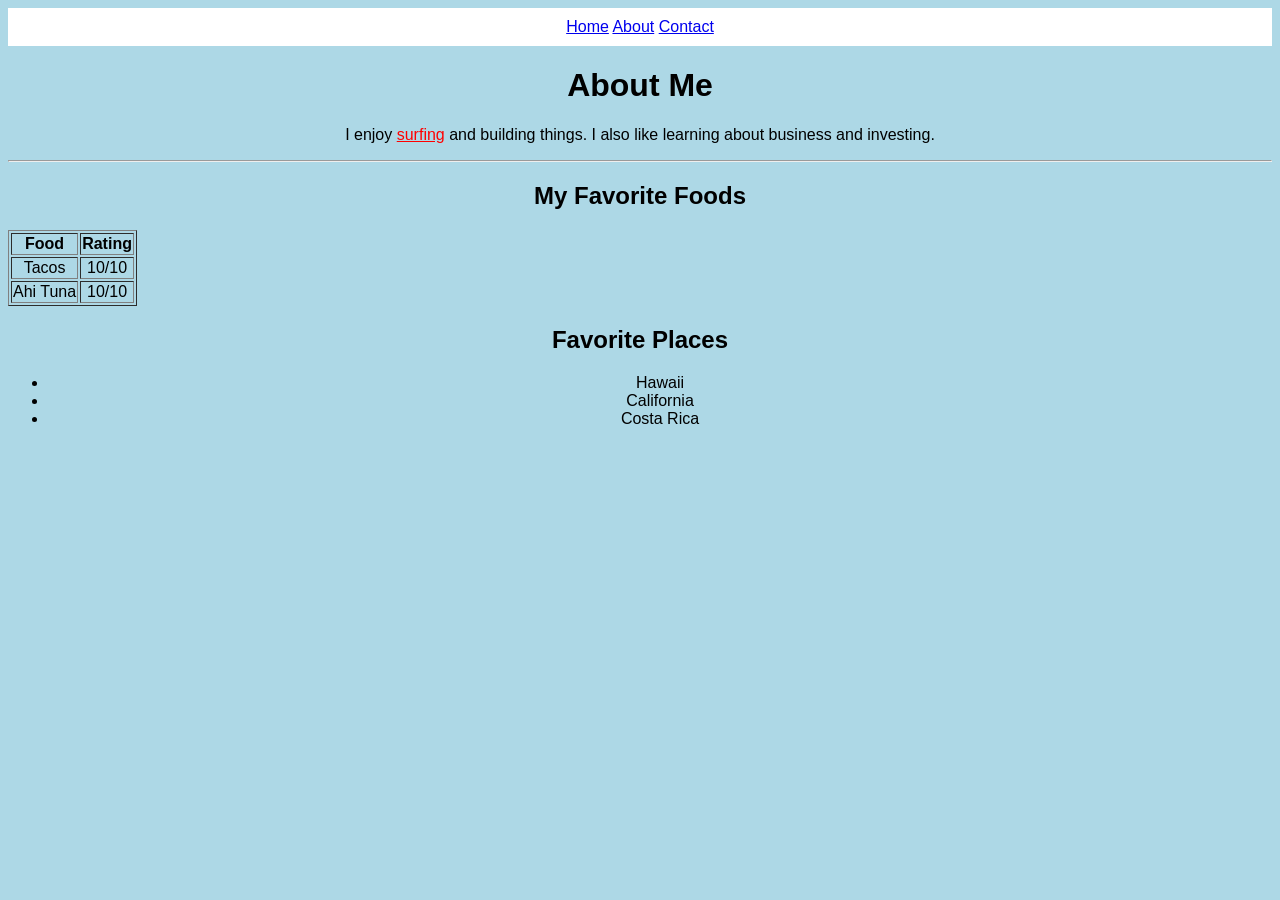
==== about.html @ c25e8bed "Add files via upload" ====
<!DOCTYPE html>
<html>
<head>
    <title>About Me</title>
    <link rel="stylesheet" href="style.css">
</head>
<body>

<div class="nav">
    <a href="index.html">Home</a>
    <a href="about.html">About</a>
    <a href="contact.html">Contact</a>
</div>

<h1>About Me</h1>

<p>I enjoy <span class="highlight">surfing</span> and building things. I also like learning about business and investing.</p>

<hr>

<h2>My Favorite Foods</h2>
<table border="1">
    <tr>
        <th>Food</th>
        <th>Rating</th>
    </tr>
    <tr>
        <td>Tacos</td>
        <td>10/10</td>
    </tr>
    <tr>
        <td>Ahi Tuna</td>
        <td>10/10</td>
    </tr>
</table>

<h2>Favorite Places</h2>
<ul>
    <li>Hawaii</li>
    <li>California</li>
    <li>Costa Rica</li>
</ul>

</body>
</html>
---- style.css ----
/* This is my CSS file for styling my website */

body {
    background-color: lightblue;
    font-family: Arial;
    text-align: center;
}

/* navigation bar */
.nav {
    background-color: white;
    padding: 10px;
}

/* class selector */
.highlight {
    color: red;
    text-decoration: underline;
}

/* box model */
.box {
    margin: 20px;
    padding: 20px;
    border: 3px solid black;
}

/* link states */
a:hover {
    color: red;
}

a:visited {
    color: purple;
}

/* positioning */
.relative-box {
    position: relative;
    background-color: white;
    padding: 40px;
    margin: 20px;
}

.absolute-box {
    position: absolute;
    top: 10px;
    right: 10px;
    background-color: yellow;
    padding: 10px;
}

.fixed-box {
    position: fixed;
    bottom: 10px;
    right: 10px;
    background-color: black;
    color: white;
    padding: 10px;
}
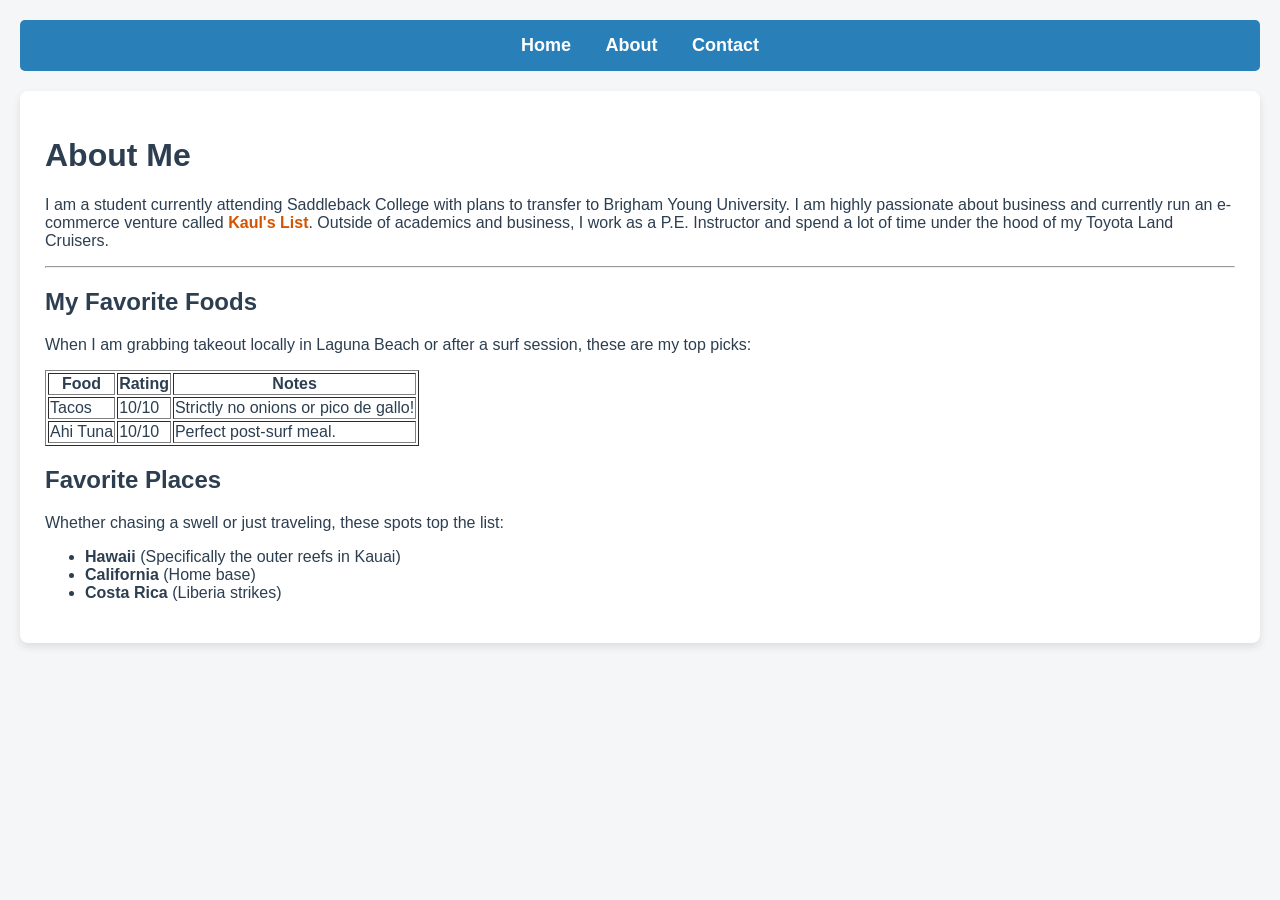
==== commit cfe5a6ac: "Add files via upload" ====
--- a/about.html
+++ b/about.html
@@ -1,45 +1,60 @@
 <!DOCTYPE html>
-<html>
+<html lang="en">
 <head>
-    <title>About Me</title>
+    <meta charset="UTF-8">
+    <title>About Kaul</title>
     <link rel="stylesheet" href="style.css">
 </head>
 <body>
 
-<div class="nav">
-    <a href="index.html">Home</a>
-    <a href="about.html">About</a>
-    <a href="contact.html">Contact</a>
-</div>
+    <div class="nav">
+        <a href="index.html">Home</a>
+        <a href="about.html">About</a>
+        <a href="contact.html">Contact</a>
+    </div>
 
-<h1>About Me</h1>
+    <div class="profile-container">
+        <h1>About Me</h1>
+        <p>I am a student currently attending Saddleback College with plans to transfer to Brigham Young University. I am highly passionate about business and currently run an e-commerce venture called <span class="highlight">Kaul's List</span>. Outside of academics and business, I work as a P.E. Instructor and spend a lot of time under the hood of my Toyota Land Cruisers.</p>
 
-<p>I enjoy <span class="highlight">surfing</span> and building things. I also like learning about business and investing.</p>
+        <hr>
 
-<hr>
+        <div class="interests-layout">
+            
+            <div class="food-section">
+                <h2>My Favorite Foods</h2>
+                <p>When I am grabbing takeout locally in Laguna Beach or after a surf session, these are my top picks:</p>
+                <table border="1" class="styled-table">
+                    <tr>
+                        <th>Food</th>
+                        <th>Rating</th>
+                        <th>Notes</th>
+                    </tr>
+                    <tr>
+                        <td>Tacos</td>
+                        <td>10/10</td>
+                        <td>Strictly no onions or pico de gallo!</td>
+                    </tr>
+                    <tr>
+                        <td>Ahi Tuna</td>
+                        <td>10/10</td>
+                        <td>Perfect post-surf meal.</td>
+                    </tr>
+                </table>
+            </div>
 
-<h2>My Favorite Foods</h2>
-<table border="1">
-    <tr>
-        <th>Food</th>
-        <th>Rating</th>
-    </tr>
-    <tr>
-        <td>Tacos</td>
-        <td>10/10</td>
-    </tr>
-    <tr>
-        <td>Ahi Tuna</td>
-        <td>10/10</td>
-    </tr>
-</table>
+            <div class="travel-section">
+                <h2>Favorite Places</h2>
+                <p>Whether chasing a swell or just traveling, these spots top the list:</p>
+                <ul>
+                    <li><strong>Hawaii</strong> (Specifically the outer reefs in Kauai)</li>
+                    <li><strong>California</strong> (Home base)</li>
+                    <li><strong>Costa Rica</strong> (Liberia strikes)</li>
+                </ul>
+            </div>
 
-<h2>Favorite Places</h2>
-<ul>
-    <li>Hawaii</li>
-    <li>California</li>
-    <li>Costa Rica</li>
-</ul>
+        </div>
+    </div>
 
 </body>
 </html>
--- a/style.css
+++ b/style.css
@@ -1,60 +1,82 @@
-/* This is my CSS file for styling my website */
-
+/* 1. Custom Background, Font Family, and Font Color */
 body {
-    background-color: lightblue;
-    font-family: Arial;
-    text-align: center;
+    background-color: #f4f6f7; /* Custom background color */
+    font-family: 'Helvetica Neue', Arial, sans-serif; /* Font family */
+    color: #2c3e50; /* Font color */
+    margin: 0;
+    padding: 20px;
 }
 
-/* navigation bar */
+/* 2. Styling the Navigation Div */
 .nav {
-    background-color: white;
-    padding: 10px;
+    background-color: #2980b9;
+    padding: 15px;
+    text-align: center;
+    border-radius: 5px;
+    margin-bottom: 20px;
 }
 
-/* class selector */
-.highlight {
-    color: red;
+.nav a {
+    color: white;
+    margin: 0 15px;
+    text-decoration: none;
+    font-weight: bold;
+    font-size: 18px;
+}
+
+.nav a:hover {
     text-decoration: underline;
 }
 
-/* box model */
-.box {
-    margin: 20px;
-    padding: 20px;
-    border: 3px solid black;
+/* 3. Styling the Content Divs */
+.main-content, .profile-container, .box {
+    background-color: white;
+    padding: 25px;
+    border-radius: 8px;
+    box-shadow: 0 4px 8px rgba(0,0,0,0.1);
+    margin-bottom: 20px;
 }
 
-/* link states */
-a:hover {
-    color: red;
+.highlight {
+    color: #d35400;
+    font-weight: bold;
 }
 
-a:visited {
-    color: purple;
+/* --- CHAPTER 25: POSITIONING REQUIREMENTS --- */
+
+/* The Relative Box acts as the "anchor" or "parent" */
+.relative-box {
+    position: relative; 
+    width: 400px;
+    height: 200px;
+    background-color: #ecf0f1;
+    border: 2px solid #bdc3c7;
+    padding: 15px;
+    margin-top: 20px;
 }
 
-/* positioning */
-.relative-box {
-    position: relative;
-    background-color: white;
-    padding: 40px;
-    margin: 20px;
+/* The Absolute Box is positioned completely based on the walls of the Relative Box */
+.absolute-box {
+    position: absolute; 
+    top: 20px;   /* Pinned 20px from the top of the grey relative box */
+    right: 20px; /* Pinned 20px from the right of the grey relative box */
+    width: 120px;
+    height: 50px;
+    background-color: #e74c3c;
+    color: white;
+    text-align: center;
+    line-height: 50px; /* Centers the text vertically */
+    border-radius: 4px;
 }
 
-.absolute-box {
-    position: absolute;
-    top: 10px;
-    right: 10px;
-    background-color: yellow;
-    padding: 10px;
-}
-
+/* The Fixed Box stays pinned to the screen even if you scroll down */
 .fixed-box {
     position: fixed;
-    bottom: 10px;
-    right: 10px;
-    background-color: black;
+    bottom: 20px;
+    right: 20px;
+    background-color: #27ae60;
     color: white;
-    padding: 10px;
+    padding: 10px 20px;
+    border-radius: 5px;
+    box-shadow: 0 2px 5px rgba(0,0,0,0.2);
 }
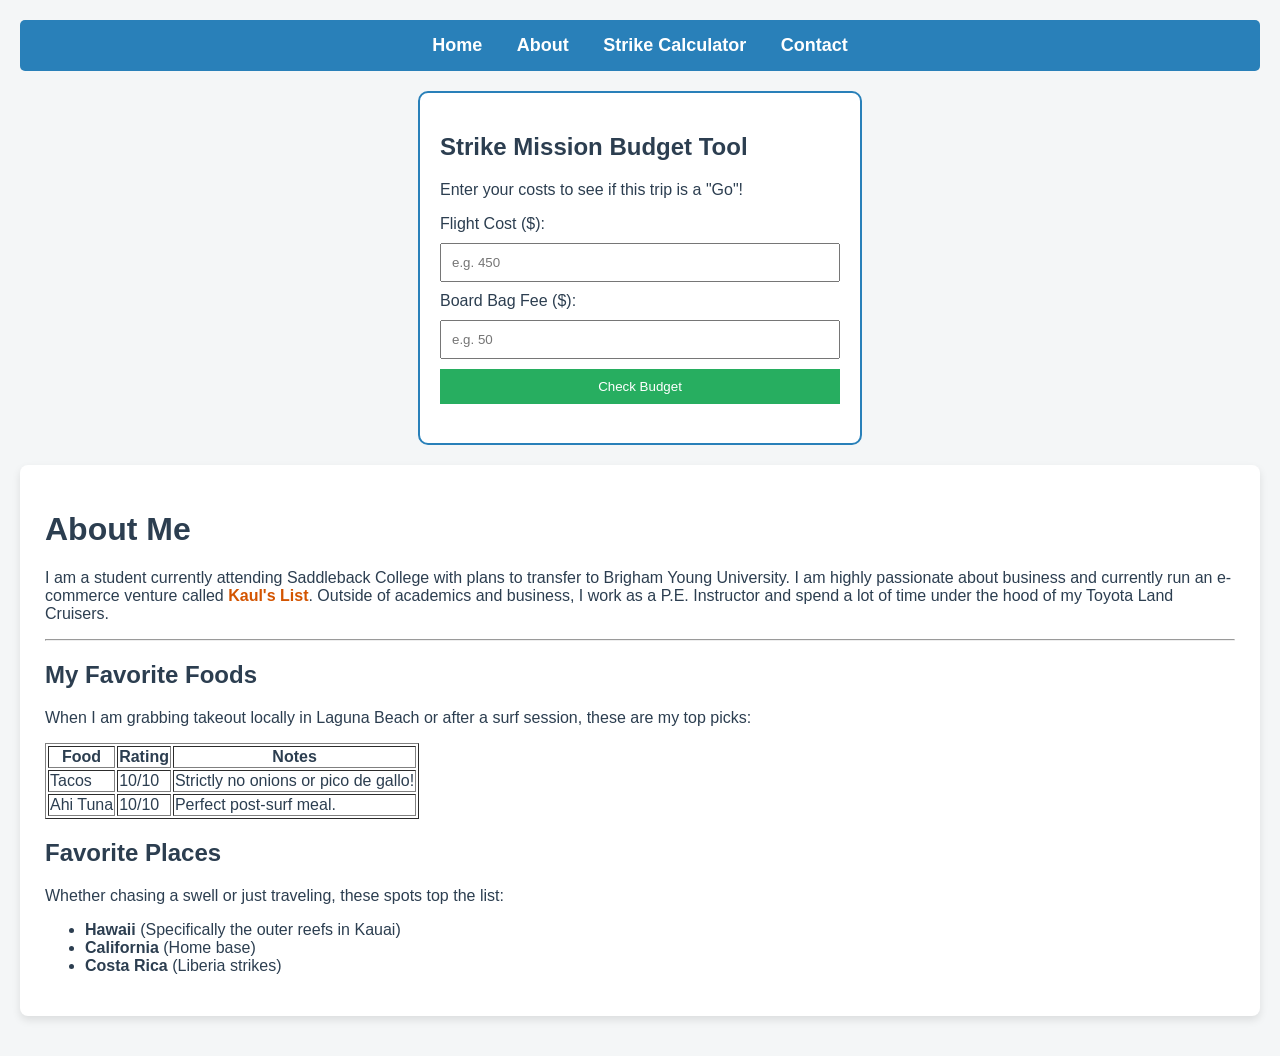
==== commit a5804a7e: "Add files via upload" ====
--- a/about.html
+++ b/about.html
@@ -7,11 +7,80 @@
 </head>
 <body>
 
-    <div class="nav">
-        <a href="index.html">Home</a>
-        <a href="about.html">About</a>
-        <a href="contact.html">Contact</a>
-    </div>
+    <!DOCTYPE html>
+<html lang="en">
+<head>
+    <meta charset="UTF-8">
+    <title>Strike Mission Calculator</title>
+    <link rel="stylesheet" href="style.css">
+    <style>
+        .app-container {
+            max-width: 400px;
+            margin: 20px auto;
+            padding: 20px;
+            border: 2px solid #2980b9;
+            border-radius: 10px;
+            background-color: #fff;
+        }
+        input {
+            width: 100%;
+            padding: 10px;
+            margin: 10px 0;
+            box-sizing: border-box;
+        }
+        button {
+            width: 100%;
+            padding: 10px;
+            background-color: #27ae60;
+            color: white;
+            border: none;
+            cursor: pointer;
+        }
+    </style>
+</head>
+<body>
+
+<div class="nav">
+    <a href="index.html">Home</a>
+    <a href="about.html">About</a>
+    <a href="app.html">Strike Calculator</a>
+    <a href="contact.html">Contact</a>
+</div>
+
+<div class="app-container">
+    <h2>Strike Mission Budget Tool</h2>
+    <p>Enter your costs to see if this trip is a "Go"!</p>
+    
+    <label>Flight Cost ($):</label>
+    <input type="number" id="flight" placeholder="e.g. 450">
+    
+    <label>Board Bag Fee ($):</label>
+    <input type="number" id="bags" placeholder="e.g. 50">
+    
+    <button onclick="calculateTotal()">Check Budget</button>
+    
+    <h3 id="result"></h3>
+</div>
+
+<script>
+    function calculateTotal() {
+        var flight = parseFloat(document.getElementById('flight').value) || 0;
+        var bags = parseFloat(document.getElementById('bags').value) || 0;
+        var total = flight + bags;
+        var resultText = "Total: $" + total;
+        
+        if (total <= 500) {
+            document.getElementById('result').innerHTML = resultText + " - STRIKE MISSION GO! 🏄‍♂️";
+            document.getElementById('result').style.color = "green";
+        } else {
+            document.getElementById('result').innerHTML = resultText + " - Over budget. Keep hunting.";
+            document.getElementById('result').style.color = "red";
+        }
+    }
+</script>
+
+</body>
+</html>
 
     <div class="profile-container">
         <h1>About Me</h1>
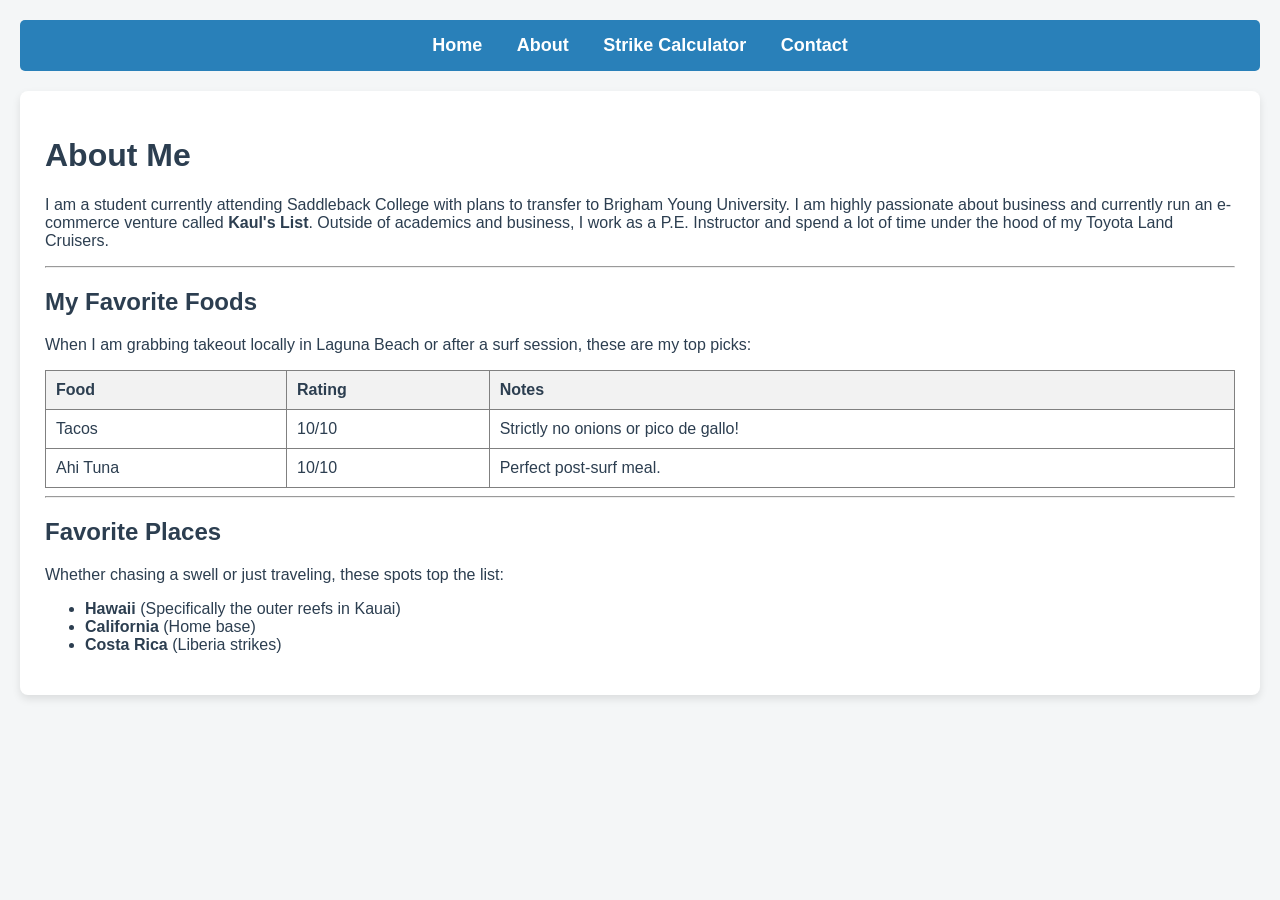
==== commit c65062cb: "Update about.html" ====
--- a/about.html
+++ b/about.html
@@ -4,39 +4,6 @@
     <meta charset="UTF-8">
     <title>About Kaul</title>
     <link rel="stylesheet" href="style.css">
-</head>
-<body>
-
-    <!DOCTYPE html>
-<html lang="en">
-<head>
-    <meta charset="UTF-8">
-    <title>Strike Mission Calculator</title>
-    <link rel="stylesheet" href="style.css">
-    <style>
-        .app-container {
-            max-width: 400px;
-            margin: 20px auto;
-            padding: 20px;
-            border: 2px solid #2980b9;
-            border-radius: 10px;
-            background-color: #fff;
-        }
-        input {
-            width: 100%;
-            padding: 10px;
-            margin: 10px 0;
-            box-sizing: border-box;
-        }
-        button {
-            width: 100%;
-            padding: 10px;
-            background-color: #27ae60;
-            color: white;
-            border: none;
-            cursor: pointer;
-        }
-    </style>
 </head>
 <body>
 
@@ -47,83 +14,42 @@
     <a href="contact.html">Contact</a>
 </div>
 
-<div class="app-container">
-    <h2>Strike Mission Budget Tool</h2>
-    <p>Enter your costs to see if this trip is a "Go"!</p>
+<div class="main-content">
+    <h1>About Me</h1>
+    <p>I am a student currently attending Saddleback College with plans to transfer to Brigham Young University. I am highly passionate about business and currently run an e-commerce venture called <strong>Kaul's List</strong>. Outside of academics and business, I work as a P.E. Instructor and spend a lot of time under the hood of my Toyota Land Cruisers.</p>
     
-    <label>Flight Cost ($):</label>
-    <input type="number" id="flight" placeholder="e.g. 450">
+    <hr>
     
-    <label>Board Bag Fee ($):</label>
-    <input type="number" id="bags" placeholder="e.g. 50">
-    
-    <button onclick="calculateTotal()">Check Budget</button>
-    
-    <h3 id="result"></h3>
+    <h2>My Favorite Foods</h2>
+    <p>When I am grabbing takeout locally in Laguna Beach or after a surf session, these are my top picks:</p>
+    <table border="1" cellpadding="10" cellspacing="0" style="width:100%; text-align:left; border-collapse: collapse;">
+        <tr style="background-color: #f2f2f2;">
+            <th>Food</th>
+            <th>Rating</th>
+            <th>Notes</th>
+        </tr>
+        <tr>
+            <td>Tacos</td>
+            <td>10/10</td>
+            <td>Strictly no onions or pico de gallo!</td>
+        </tr>
+        <tr>
+            <td>Ahi Tuna</td>
+            <td>10/10</td>
+            <td>Perfect post-surf meal.</td>
+        </tr>
+    </table>
+
+    <hr>
+
+    <h2>Favorite Places</h2>
+    <p>Whether chasing a swell or just traveling, these spots top the list:</p>
+    <ul>
+        <li><strong>Hawaii</strong> (Specifically the outer reefs in Kauai)</li>
+        <li><strong>California</strong> (Home base)</li>
+        <li><strong>Costa Rica</strong> (Liberia strikes)</li>
+    </ul>
 </div>
-
-<script>
-    function calculateTotal() {
-        var flight = parseFloat(document.getElementById('flight').value) || 0;
-        var bags = parseFloat(document.getElementById('bags').value) || 0;
-        var total = flight + bags;
-        var resultText = "Total: $" + total;
-        
-        if (total <= 500) {
-            document.getElementById('result').innerHTML = resultText + " - STRIKE MISSION GO! 🏄‍♂️";
-            document.getElementById('result').style.color = "green";
-        } else {
-            document.getElementById('result').innerHTML = resultText + " - Over budget. Keep hunting.";
-            document.getElementById('result').style.color = "red";
-        }
-    }
-</script>
 
 </body>
 </html>
-
-    <div class="profile-container">
-        <h1>About Me</h1>
-        <p>I am a student currently attending Saddleback College with plans to transfer to Brigham Young University. I am highly passionate about business and currently run an e-commerce venture called <span class="highlight">Kaul's List</span>. Outside of academics and business, I work as a P.E. Instructor and spend a lot of time under the hood of my Toyota Land Cruisers.</p>
-
-        <hr>
-
-        <div class="interests-layout">
-            
-            <div class="food-section">
-                <h2>My Favorite Foods</h2>
-                <p>When I am grabbing takeout locally in Laguna Beach or after a surf session, these are my top picks:</p>
-                <table border="1" class="styled-table">
-                    <tr>
-                        <th>Food</th>
-                        <th>Rating</th>
-                        <th>Notes</th>
-                    </tr>
-                    <tr>
-                        <td>Tacos</td>
-                        <td>10/10</td>
-                        <td>Strictly no onions or pico de gallo!</td>
-                    </tr>
-                    <tr>
-                        <td>Ahi Tuna</td>
-                        <td>10/10</td>
-                        <td>Perfect post-surf meal.</td>
-                    </tr>
-                </table>
-            </div>
-
-            <div class="travel-section">
-                <h2>Favorite Places</h2>
-                <p>Whether chasing a swell or just traveling, these spots top the list:</p>
-                <ul>
-                    <li><strong>Hawaii</strong> (Specifically the outer reefs in Kauai)</li>
-                    <li><strong>California</strong> (Home base)</li>
-                    <li><strong>Costa Rica</strong> (Liberia strikes)</li>
-                </ul>
-            </div>
-
-        </div>
-    </div>
-
-</body>
-</html>
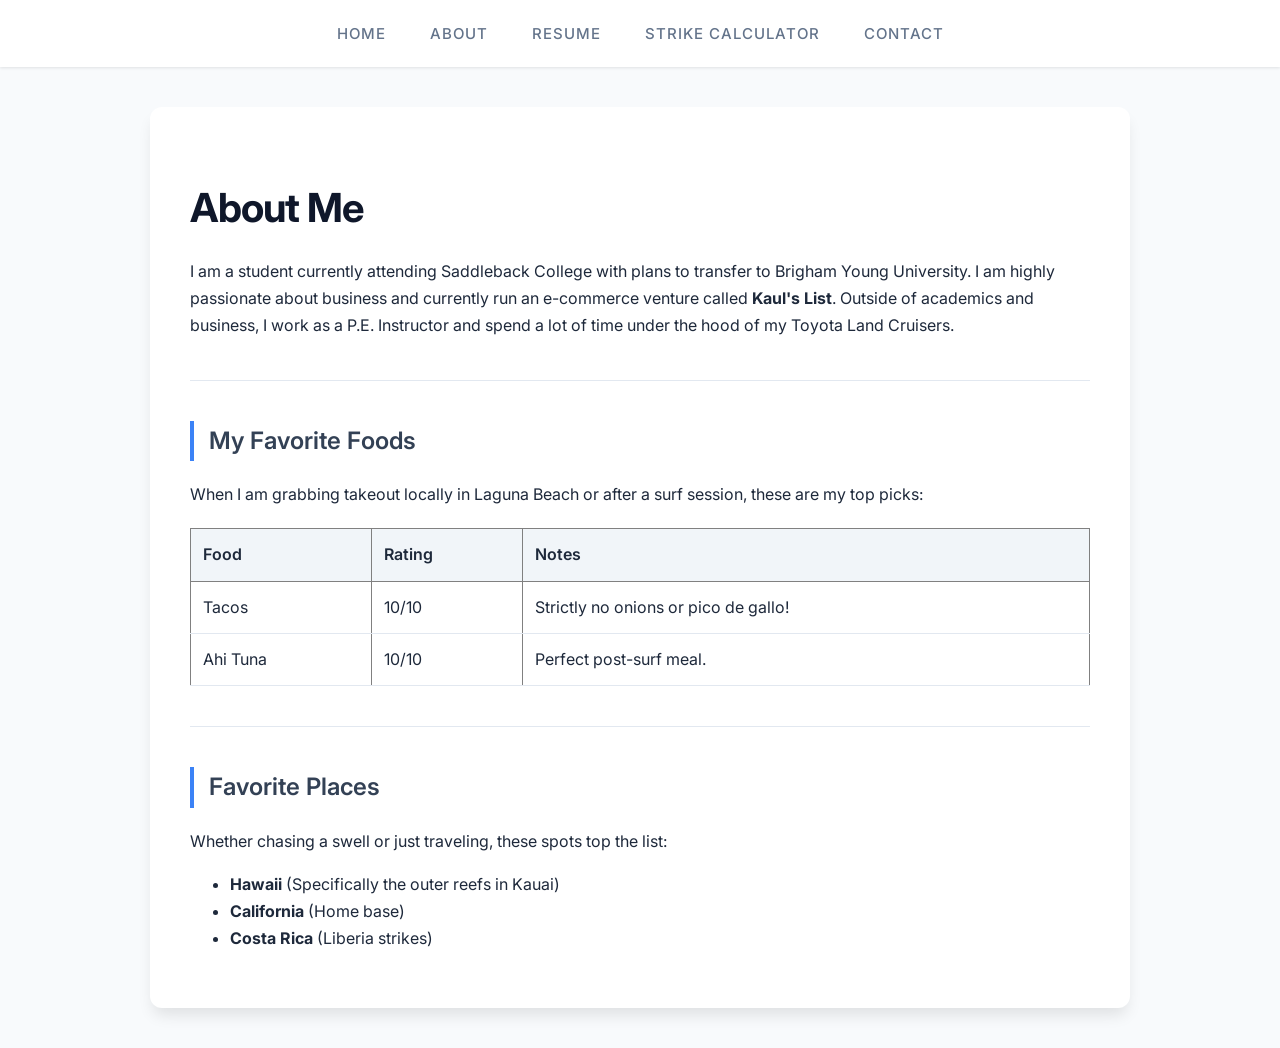
==== commit 67ab7ecd: "Update about.html" ====
--- a/about.html
+++ b/about.html
@@ -10,6 +10,7 @@
 <div class="nav">
     <a href="index.html">Home</a>
     <a href="about.html">About</a>
+    <a href="resume.html">Resume</a>
     <a href="app.html">Strike Calculator</a>
     <a href="contact.html">Contact</a>
 </div>
--- a/style.css
+++ b/style.css
@@ -1,82 +1,98 @@
-/* 1. Custom Background, Font Family, and Font Color */
+/* Import a premium modern font */
+@import url('https://fonts.googleapis.com/css2?family=Inter:wght@300;400;700&display=swap');
+
 body {
-    background-color: #f4f6f7; /* Custom background color */
-    font-family: 'Helvetica Neue', Arial, sans-serif; /* Font family */
-    color: #2c3e50; /* Font color */
+    font-family: 'Inter', -apple-system, BlinkMacSystemFont, "Segoe UI", Roboto, sans-serif;
+    background-color: #f8fafc; /* Clean, modern off-white */
+    color: #1e293b; /* Deep slate for readability */
+    line-height: 1.7;
     margin: 0;
-    padding: 20px;
+    padding: 0;
 }
 
-/* 2. Styling the Navigation Div */
+/* 1. Sleek Floating Navigation */
 .nav {
-    background-color: #2980b9;
-    padding: 15px;
+    background-color: #ffffff;
+    padding: 20px;
     text-align: center;
-    border-radius: 5px;
-    margin-bottom: 20px;
+    box-shadow: 0 1px 3px rgba(0,0,0,0.1);
+    position: sticky;
+    top: 0;
+    z-index: 1000;
 }
 
 .nav a {
-    color: white;
-    margin: 0 15px;
+    color: #64748b;
+    margin: 0 20px;
     text-decoration: none;
-    font-weight: bold;
-    font-size: 18px;
+    font-weight: 500;
+    font-size: 15px;
+    transition: color 0.3s ease;
+    text-transform: uppercase;
+    letter-spacing: 1px;
 }
 
 .nav a:hover {
-    text-decoration: underline;
+    color: #3b82f6; /* Modern Electric Blue */
 }
 
-/* 3. Styling the Content Divs */
-.main-content, .profile-container, .box {
+/* 2. Modern Container Styling */
+.main-content, .box {
+    max-width: 900px;
+    margin: 40px auto;
     background-color: white;
-    padding: 25px;
-    border-radius: 8px;
-    box-shadow: 0 4px 8px rgba(0,0,0,0.1);
-    margin-bottom: 20px;
+    padding: 40px;
+    border-radius: 12px;
+    box-shadow: 0 10px 15px -3px rgba(0, 0, 0, 0.1);
 }
 
-.highlight {
-    color: #d35400;
-    font-weight: bold;
+/* 3. Typography Upgrades */
+h1 {
+    font-size: 2.5rem;
+    font-weight: 700;
+    color: #0f172a;
+    letter-spacing: -0.025em;
+    margin-bottom: 10px;
 }
 
-/* --- CHAPTER 25: POSITIONING REQUIREMENTS --- */
+h2 {
+    font-size: 1.5rem;
+    font-weight: 600;
+    color: #334155;
+    margin-top: 30px;
+    border-left: 4px solid #3b82f6;
+    padding-left: 15px;
+}
 
-/* The Relative Box acts as the "anchor" or "parent" */
-.relative-box {
-    position: relative; 
-    width: 400px;
-    height: 200px;
-    background-color: #ecf0f1;
-    border: 2px solid #bdc3c7;
-    padding: 15px;
+/* 4. Media & Dashboard Polish */
+iframe {
+    border-radius: 12px;
+    margin-top: 20px;
+    box-shadow: 0 4px 6px -1px rgba(0, 0, 0, 0.1);
+}
+
+hr {
+    border: 0;
+    height: 1px;
+    background: #e2e8f0;
+    margin: 40px 0;
+}
+
+/* 5. Modern Table Styling (for your food ratings) */
+table {
+    width: 100%;
+    border-collapse: collapse;
     margin-top: 20px;
 }
 
-/* The Absolute Box is positioned completely based on the walls of the Relative Box */
-.absolute-box {
-    position: absolute; 
-    top: 20px;   /* Pinned 20px from the top of the grey relative box */
-    right: 20px; /* Pinned 20px from the right of the grey relative box */
-    width: 120px;
-    height: 50px;
-    background-color: #e74c3c;
-    color: white;
-    text-align: center;
-    line-height: 50px; /* Centers the text vertically */
-    border-radius: 4px;
+th {
+    text-align: left;
+    padding: 12px;
+    background-color: #f1f5f9;
+    font-weight: 600;
 }
 
-/* The Fixed Box stays pinned to the screen even if you scroll down */
-.fixed-box {
-    position: fixed;
-    bottom: 20px;
-    right: 20px;
-    background-color: #27ae60;
-    color: white;
-    padding: 10px 20px;
-    border-radius: 5px;
-    box-shadow: 0 2px 5px rgba(0,0,0,0.2);
-}+td {
+    padding: 12px;
+    border-bottom: 1px solid #e2e8f0;
+}
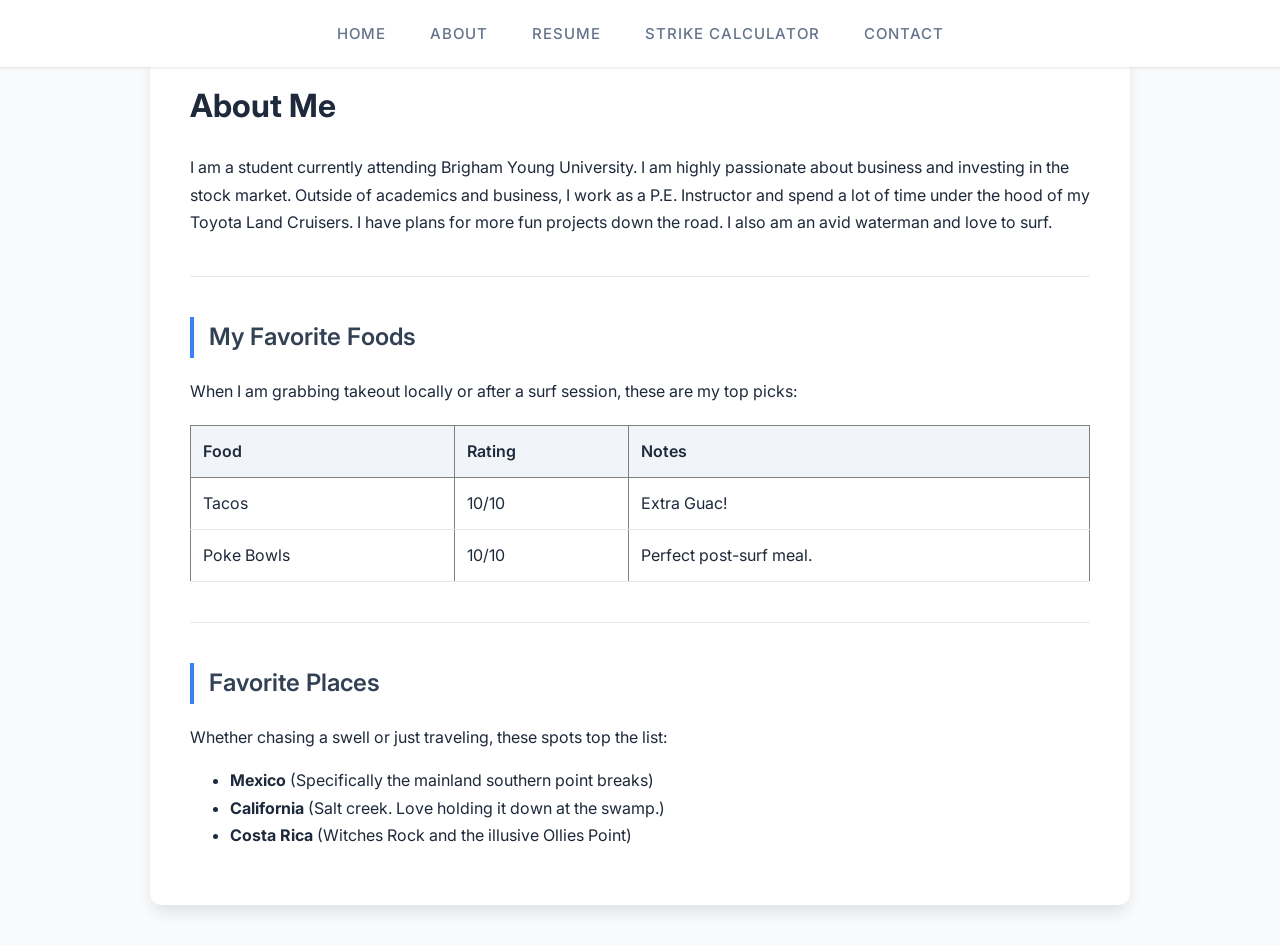
==== commit e0f9727f: "Update about.html" ====
--- a/about.html
+++ b/about.html
@@ -17,12 +17,12 @@
 
 <div class="main-content">
     <h1>About Me</h1>
-    <p>I am a student currently attending Saddleback College with plans to transfer to Brigham Young University. I am highly passionate about business and currently run an e-commerce venture called <strong>Kaul's List</strong>. Outside of academics and business, I work as a P.E. Instructor and spend a lot of time under the hood of my Toyota Land Cruisers.</p>
+    <p>I am a student currently attending Brigham Young University. I am highly passionate about business and investing in the stock market. Outside of academics and business, I work as a P.E. Instructor and spend a lot of time under the hood of my Toyota Land Cruisers. I have plans for more fun projects down the road. I also am an avid waterman and love to surf.</p>
     
     <hr>
     
     <h2>My Favorite Foods</h2>
-    <p>When I am grabbing takeout locally in Laguna Beach or after a surf session, these are my top picks:</p>
+    <p>When I am grabbing takeout locally or after a surf session, these are my top picks:</p>
     <table border="1" cellpadding="10" cellspacing="0" style="width:100%; text-align:left; border-collapse: collapse;">
         <tr style="background-color: #f2f2f2;">
             <th>Food</th>
@@ -32,10 +32,10 @@
         <tr>
             <td>Tacos</td>
             <td>10/10</td>
-            <td>Strictly no onions or pico de gallo!</td>
+            <td>Extra Guac!</td>
         </tr>
         <tr>
-            <td>Ahi Tuna</td>
+            <td>Poke Bowls</td>
             <td>10/10</td>
             <td>Perfect post-surf meal.</td>
         </tr>
@@ -46,9 +46,9 @@
     <h2>Favorite Places</h2>
     <p>Whether chasing a swell or just traveling, these spots top the list:</p>
     <ul>
-        <li><strong>Hawaii</strong> (Specifically the outer reefs in Kauai)</li>
-        <li><strong>California</strong> (Home base)</li>
-        <li><strong>Costa Rica</strong> (Liberia strikes)</li>
+        <li><strong>Mexico</strong> (Specifically the mainland southern point breaks)</li>
+        <li><strong>California</strong> (Salt creek. Love holding it down at the swamp.)</li>
+        <li><strong>Costa Rica</strong> (Witches Rock and the illusive Ollies Point)</li>
     </ul>
 </div>
 
--- a/style.css
+++ b/style.css
@@ -3,8 +3,8 @@
 
 body {
     font-family: 'Inter', -apple-system, BlinkMacSystemFont, "Segoe UI", Roboto, sans-serif;
-    background-color: #f8fafc; /* Clean, modern off-white */
-    color: #1e293b; /* Deep slate for readability */
+    background-color: #f8fafc;
+    color: #1e293b;
     line-height: 1.7;
     margin: 0;
     padding: 0;
@@ -33,11 +33,43 @@
 }
 
 .nav a:hover {
-    color: #3b82f6; /* Modern Electric Blue */
+    color: #3b82f6;
 }
 
-/* 2. Modern Container Styling */
-.main-content, .box {
+/* 2. Colored Hero Banner */
+.hero-banner {
+    background: linear-gradient(135deg, #1e3a8a 0%, #0f172a 100%); /* Deep Ocean Blue */
+    padding: 80px 20px 100px 20px;
+    text-align: center;
+}
+
+.hero-banner h1 {
+    color: #ffffff;
+    font-size: 3rem;
+    font-weight: 700;
+    margin: 0 0 10px 0;
+    letter-spacing: -0.025em;
+}
+
+.hero-banner p {
+    color: #cbd5e1;
+    font-size: 1.15rem;
+    max-width: 650px;
+    margin: 0 auto;
+}
+
+/* 3. Modern Container Styling */
+.main-content {
+    max-width: 900px;
+    margin: -50px auto 40px auto; /* Negative margin pulls the white box up over the blue banner */
+    background-color: white;
+    padding: 40px;
+    border-radius: 12px;
+    box-shadow: 0 10px 15px -3px rgba(0, 0, 0, 0.1);
+    position: relative;
+}
+
+.box {
     max-width: 900px;
     margin: 40px auto;
     background-color: white;
@@ -46,15 +78,7 @@
     box-shadow: 0 10px 15px -3px rgba(0, 0, 0, 0.1);
 }
 
-/* 3. Typography Upgrades */
-h1 {
-    font-size: 2.5rem;
-    font-weight: 700;
-    color: #0f172a;
-    letter-spacing: -0.025em;
-    margin-bottom: 10px;
-}
-
+/* 4. Typography & Elements */
 h2 {
     font-size: 1.5rem;
     font-weight: 600;
@@ -64,7 +88,6 @@
     padding-left: 15px;
 }
 
-/* 4. Media & Dashboard Polish */
 iframe {
     border-radius: 12px;
     margin-top: 20px;
@@ -78,7 +101,7 @@
     margin: 40px 0;
 }
 
-/* 5. Modern Table Styling (for your food ratings) */
+/* 5. Modern Table Styling */
 table {
     width: 100%;
     border-collapse: collapse;
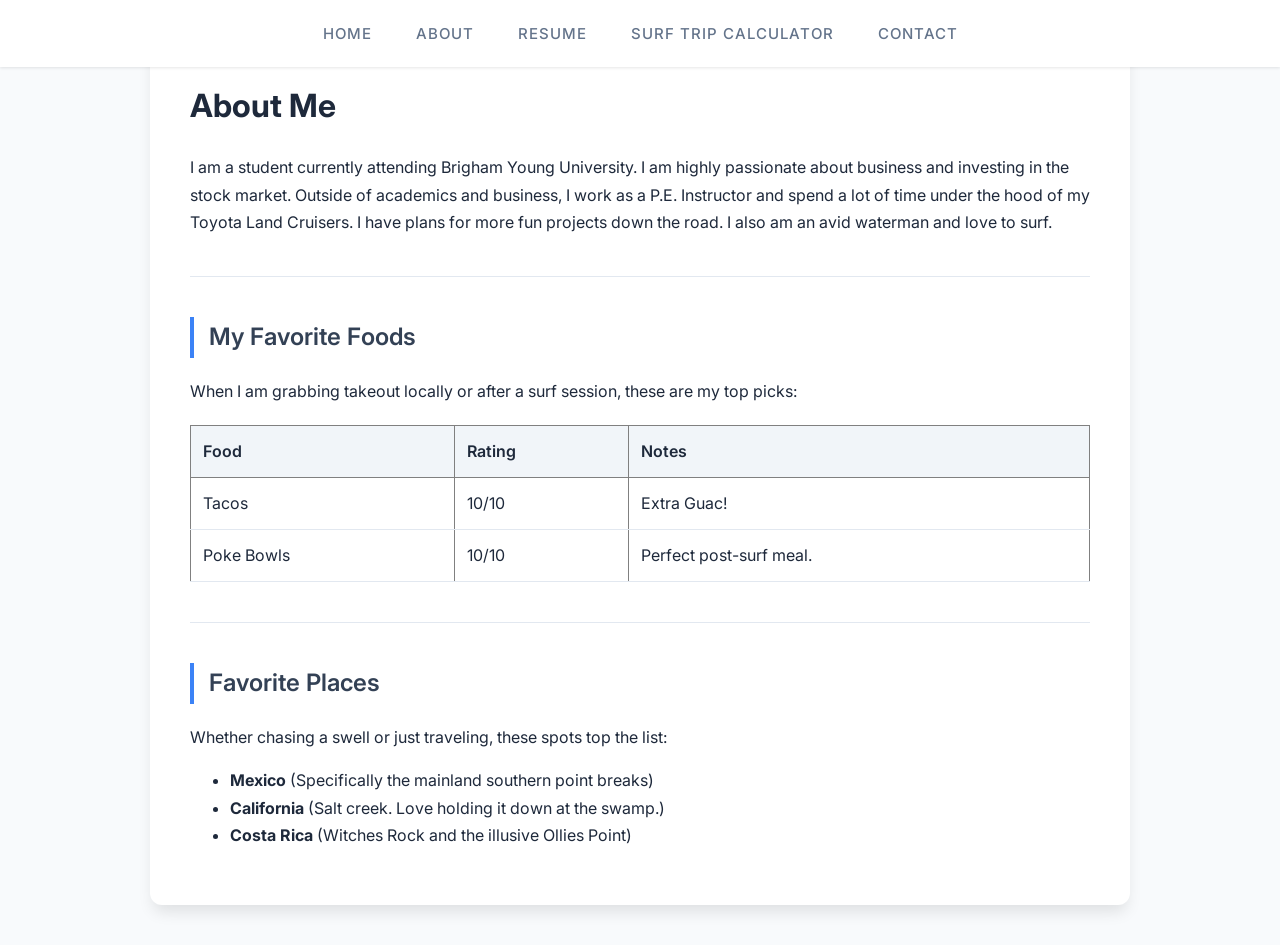
==== commit ded649b1: "Update about.html" ====
--- a/about.html
+++ b/about.html
@@ -11,7 +11,7 @@
     <a href="index.html">Home</a>
     <a href="about.html">About</a>
     <a href="resume.html">Resume</a>
-    <a href="app.html">Strike Calculator</a>
+    <a href="app.html">Surf Trip Calculator</a>
     <a href="contact.html">Contact</a>
 </div>
 
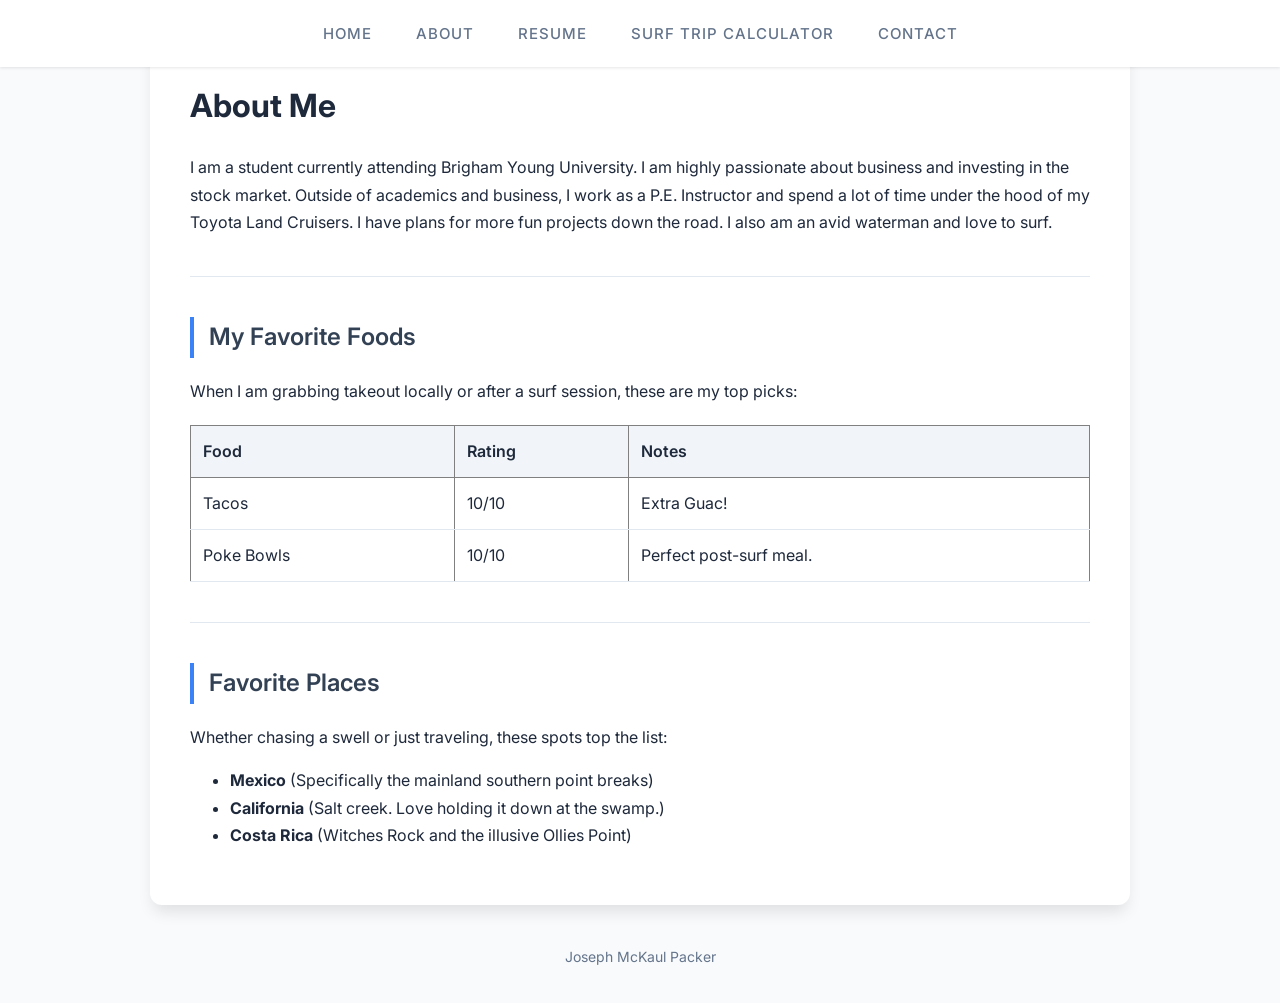
==== commit ef4bf16d: "Update about.html" ====
--- a/about.html
+++ b/about.html
@@ -51,6 +51,9 @@
         <li><strong>Costa Rica</strong> (Witches Rock and the illusive Ollies Point)</li>
     </ul>
 </div>
+    <div style="text-align: center; padding-bottom: 20px;">
+    <p style="color: #64748b; font-size: 14px;">Joseph McKaul Packer</p>
+</div>
 
 </body>
 </html>
--- a/style.css
+++ b/style.css
@@ -36,10 +36,13 @@
     color: #3b82f6;
 }
 
-/* 2. Colored Hero Banner */
+/* 2. Hero Banner with Background Image */
 .hero-banner {
-    background: linear-gradient(135deg, #1e3a8a 0%, #0f172a 100%); /* Deep Ocean Blue */
-    padding: 80px 20px 100px 20px;
+    /* The linear-gradient adds a dark tint so your white text is easy to read over the photo */
+    background-image: linear-gradient(rgba(15, 23, 42, 0.7), rgba(15, 23, 42, 0.8)), url('https://images.unsplash.com/photo-1502680390469-be75c86b636f?auto=format&fit=crop&q=80&w=2000');
+    background-size: cover;
+    background-position: center;
+    padding: 100px 20px 120px 20px;
     text-align: center;
 }
 
